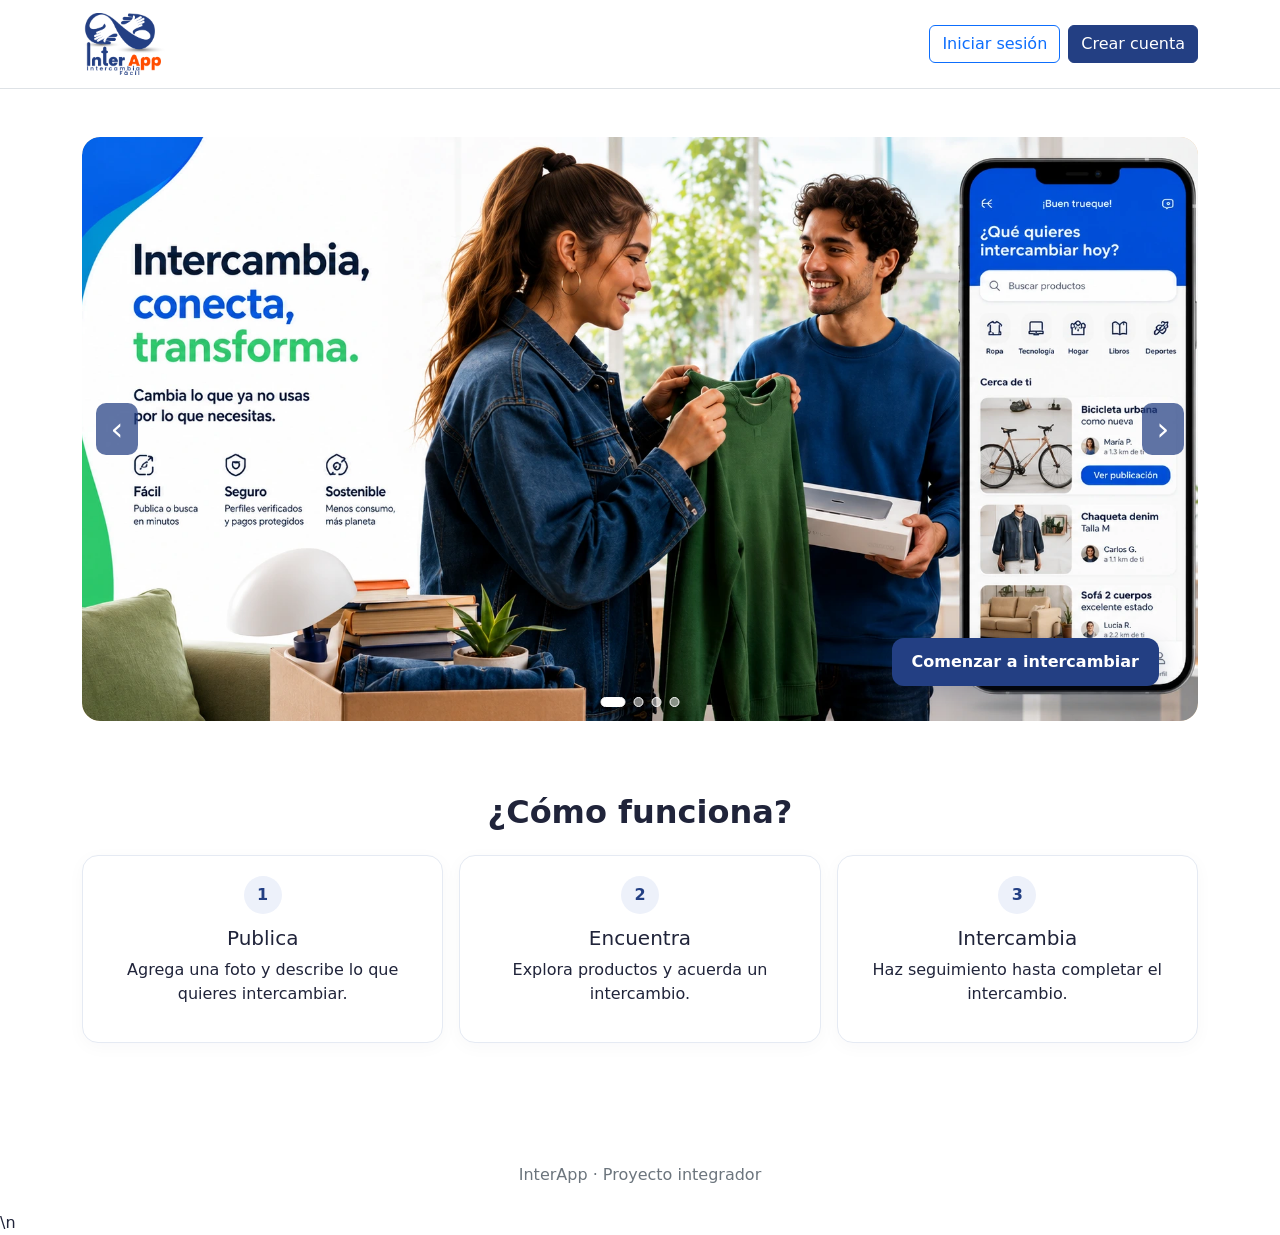
==== index.html @ 051e2f18 "first commit" ====
<!doctype html>
<html lang="es">
  <head>
    <meta charset="utf-8" />
    <meta name="viewport" content="width=device-width,initial-scale=1" />
    <title>InterApp | Intercambia lo que ya no usas</title>
    <link
      href="https://cdn.jsdelivr.net/npm/bootstrap@5.3.3/dist/css/bootstrap.min.css"
      rel="stylesheet"
    />
    <link rel="stylesheet" href="css/styles.css" />
  </head>
  <body class="landing">
    <nav class="navbar navbar-expand-lg bg-white border-bottom">
      <div class="container">
        <a
          class="navbar-brand d-inline-flex align-items-center"
          href="index.html"
          aria-label="InterApp, inicio"
          ><img
            src="assets/images/logo-interapp.png"
            class="brand-logo brand-logo-landing"
            alt="InterApp - Intercambio Fácil"
        /></a>
        <div class="ms-auto d-flex gap-2">
          <a class="btn btn-outline-primary" href="pages/login.html"
            >Iniciar sesión</a
          ><a class="btn btn-primary" href="pages/registro.html"
            >Crear cuenta</a
          >
        </div>
      </div>
    </nav>
    <main class="container py-5">
      <section class="landing-banner" aria-label="Banner de InterApp">
        <div
          data-interapp-banner
          data-image-prefix="assets/images/"
          data-action-href="pages/registro.html"
          data-action-text="Comenzar a intercambiar"
        ></div>
      </section>
      <section class="py-5 text-center">
        <h2 class="fw-bold">¿Cómo funciona?</h2>
        <div class="row g-3 mt-2">
          <div class="col-md-4">
            <div class="feature-card">
              <span>1</span>
              <h5>Publica</h5>
              <p>Agrega una foto y describe lo que quieres intercambiar.</p>
            </div>
          </div>
          <div class="col-md-4">
            <div class="feature-card">
              <span>2</span>
              <h5>Encuentra</h5>
              <p>Explora productos y acuerda un intercambio.</p>
            </div>
          </div>
          <div class="col-md-4">
            <div class="feature-card">
              <span>3</span>
              <h5>Intercambia</h5>
              <p>Haz seguimiento hasta completar el intercambio.</p>
            </div>
          </div>
        </div>
      </section>
    </main>
    <footer class="text-center py-4 text-secondary">
      InterApp · Proyecto integrador
    </footer>
    <script type="module" src="js/banner.js"></script>
    \n
  </body>
</html>
---- css/styles.css ----
:root{--primary:#233F83;--primary-dark:#1B326B;--accent:#FF4D00;--ink:#20243a;--muted:#6f7487;--surface:#fff;--bg:#f6f8fc;--line:#e5eaf3}*{box-sizing:border-box}body{background:var(--bg);color:var(--ink);font-family:Inter,system-ui,-apple-system,"Segoe UI",sans-serif;min-height:100vh}.navbar-brand,.brand{letter-spacing:-.5px}.btn-primary{background:var(--primary);border-color:var(--primary)}.btn-primary:hover{background:var(--primary-dark);border-color:var(--primary-dark)}a{color:var(--primary)}.landing{background:#fff}.hero{background:linear-gradient(120deg,#f0f2ff,#f9faff);min-height:440px;overflow:hidden}.eyebrow{font-size:.72rem;letter-spacing:1.5px;font-weight:800;color:var(--primary)}.hero-art{height:300px;position:relative;background:radial-gradient(circle at center,#dfe3ff 0 38%,transparent 39%)}.art-circle{position:absolute;inset:75px 0 auto;text-align:center;font-size:6rem;color:var(--primary);font-weight:800}.art-card{position:absolute;padding:14px 18px;border:0;border-radius:16px;box-shadow:0 12px 30px #20243a18;display:grid;gap:3px;font-size:1.5rem}.art-card b{font-size:.95rem}.art-card small{font-size:.72rem;color:var(--muted)}.card-one{top:20px;left:2%}.card-two{right:0;top:95px}.card-three{bottom:8px;left:25%}.feature-card,.stat-card,.product-card,.exchange-card{background:#fff;border:1px solid var(--line);border-radius:16px;padding:20px;height:100%;box-shadow:0 4px 18px #20243a08}.feature-card span{display:inline-grid;place-items:center;width:38px;height:38px;border-radius:50%;background:#eef0ff;color:var(--primary);font-weight:800;margin-bottom:12px}.auth-page{display:grid;place-items:center;padding:24px}.auth-card{background:white;border:1px solid var(--line);border-radius:20px;padding:36px;width:min(100%,440px);box-shadow:0 16px 50px #20243a10}.auth-card h1{font-size:1.8rem;margin-top:24px}.brand{font-size:1.3rem;font-weight:800;text-decoration:none}.form-control,.form-select{border-color:#dfe2ec;padding:.7rem .85rem}.form-control:focus,.form-select:focus{border-color:var(--primary);box-shadow:0 0 0 .2rem #5265d822}.form-error{color:#c62828;font-size:.88rem;min-height:1.2em}.demo-note{font-size:.78rem;color:#7d8292;background:#f5f6fa;border-radius:10px;padding:10px;margin-top:18px}.welcome-panel{background:linear-gradient(110deg,#fff,#f0f2ff);border:1px solid var(--line);border-radius:18px;padding:26px;display:flex;justify-content:space-between;align-items:center;gap:20px}.stat-card{display:flex;flex-direction:column;gap:8px}.stat-card span{color:var(--muted);font-size:.9rem}.stat-card strong{font-size:2rem}.section-heading{display:flex;justify-content:space-between;align-items:center;gap:16px;margin-bottom:16px}.section-heading p{margin:0}.filter-bar{display:flex;gap:12px;margin:20px 0}.filter-bar input{max-width:520px}.filter-bar select{max-width:230px}.product-card{padding:0;overflow:hidden}.product-image-wrap{height:190px;background:#f0f1f7;display:grid;place-items:center}.product-image{width:100%;height:100%;object-fit:cover}.image-placeholder{font-size:3rem}.product-content{padding:18px}.status-badge{display:inline-flex;align-items:center;border-radius:100px;padding:5px 10px;font-size:.75rem;font-weight:700}.status-available{color:#126334;background:#dcfce7}.status-pending{color:#1748a5;background:#dbeafe}.status-done{color:#a51f27;background:#fee2e2}.status-unknown{color:#555;background:#eee}.image-preview{width:100%;max-height:190px;object-fit:contain;border-radius:10px;background:#f4f5f9}.empty-state{padding:28px;text-align:center;border:1px dashed #cdd1df;border-radius:14px;color:var(--muted);background:#fff}.exchange-card{padding:20px}.count-pill{display:inline-block;background:#e9ebf8;border-radius:20px;padding:1px 8px;font-size:.75rem;margin-left:4px}.site-footer{text-align:center;color:var(--muted);padding:28px 12px;font-size:.85rem}.nav-pills .nav-link{color:var(--muted)}.nav-pills .nav-link.active{background:var(--primary)}@media(max-width:600px){.welcome-panel{align-items:flex-start;flex-direction:column}.filter-bar{flex-direction:column}.filter-bar input,.filter-bar select{max-width:none}.auth-card{padding:26px}.hero-art{height:240px}.art-card{padding:10px;font-size:1.2rem}}
/* Identidad visual oficial InterApp */
.brand-logo{display:block;width:142px;height:54px;object-fit:contain;object-position:left center}
.brand-logo-landing{width:158px;height:62px}
.navbar{background:#fff!important}
.navbar .nav-link{color:var(--primary);font-weight:600}
.navbar .nav-link:hover,.navbar .nav-link:focus{color:var(--accent)}
.btn-primary{background:var(--primary);border-color:var(--primary);color:#fff}
.btn-primary:hover,.btn-primary:focus{background:var(--primary-dark);border-color:var(--primary-dark);color:#fff}
a{color:var(--primary)}
a:hover{color:var(--accent)}
.eyebrow{color:var(--primary)}
.feature-card span{background:#edf1fa;color:var(--primary)}
.nav-pills .nav-link.active{background:var(--primary)}
.hero{background:linear-gradient(120deg,#f1f4fb,#fff)}
.art-circle{color:var(--primary)}
.art-card b{color:var(--primary)}


/* Banner principal entregado para InterApp */
.landing-banner{position:relative;width:100%;margin:0 auto 1.5rem;overflow:hidden;border-radius:18px;background:#f5e1c8}
.landing-banner-image{display:block;width:100%;height:auto;max-height:730px;object-fit:cover}
.banner-action{position:absolute;right:3.5%;bottom:6%;display:inline-flex;align-items:center;justify-content:center;padding:12px 20px;border-radius:12px;background:#233F83;color:#fff;text-decoration:none;font-weight:700;box-shadow:0 8px 24px #152b5a30;transition:background .2s ease,color .2s ease}
.banner-action:hover,.banner-action:focus{background:#FF4D00;color:#fff}
.login-brand{display:flex;justify-content:center;align-items:center;width:100%;margin:0 auto 18px}
.login-brand img{display:block;width:min(260px,82%);height:150px;object-fit:contain;object-position:center}
.auth-card{text-align:left}
.auth-card .login-brand{margin-bottom:12px}
.product-card{padding:0;overflow:hidden;display:flex;flex-direction:column}
.product-image-wrap{height:205px;flex:0 0 205px;background:#f3f5fa;display:flex;align-items:center;justify-content:center;overflow:hidden}
.product-image{display:block;width:100%;height:100%;object-fit:contain;padding:10px}
.product-content{padding:18px;display:flex;flex-direction:column;align-items:stretch;min-width:0}
.product-status{margin-bottom:12px}
.product-title{margin:0 0 7px;line-height:1.3;overflow-wrap:anywhere}
.product-description{font-size:.9rem;color:var(--muted);margin:0 0 10px;overflow-wrap:anywhere}
.product-category{font-size:.82rem;color:#7a8092}
.product-actions{display:flex;align-items:center;gap:8px;margin-top:16px;flex-wrap:wrap}
#logoutBtn:hover,#logoutBtn:focus{background:#FF4D00!important;border-color:#FF4D00!important;color:#fff!important}
.btn-primary:hover,.btn-primary:focus{background:#FF4D00!important;border-color:#FF4D00!important;color:#fff!important}
@media(max-width:600px){.banner-action{right:4%;bottom:4%;font-size:.78rem;padding:8px 12px}.landing-banner{border-radius:12px}.login-brand img{height:125px}}

/* Logo centrado y de igual tamaño en login y registro */
.auth-card .login-brand{display:flex;justify-content:center;align-items:center;width:100%;margin:0 auto 16px}
.auth-card .login-brand img{width:min(270px,85%);height:150px;object-fit:contain;object-position:center}
.auth-card h1{margin-top:10px}
.exchange-card [data-delete-completed]{margin-top:8px}
@media(max-width:600px){.auth-card .login-brand img{height:130px}}

/* Carrusel reutilizable de banners para inicio y dashboard */
.banner-carousel{position:relative;width:100%;overflow:hidden;border-radius:18px;background:#f5e1c8;isolation:isolate}
.banner-carousel-track{position:relative;width:100%;aspect-ratio:1396/730;min-height:190px}
.banner-slide{position:absolute;inset:0;opacity:0;visibility:hidden;transition:opacity .65s ease}
.banner-slide.is-active{opacity:1;visibility:visible}
.banner-slide img{display:block;width:100%;height:100%;object-fit:cover}
.banner-arrow{position:absolute;z-index:3;top:50%;transform:translateY(-50%);width:42px;height:52px;border:0;border-radius:10px;background:#233f83b8;color:#fff;font-size:2rem;line-height:1;display:grid;place-items:center;cursor:pointer}
.banner-arrow:hover,.banner-arrow:focus{background:#FF4D00;color:#fff}
.banner-prev{left:14px}.banner-next{right:14px}
.banner-indicators{position:absolute;z-index:3;left:50%;bottom:14px;transform:translateX(-50%);display:flex;gap:8px}
.banner-dot{width:10px;height:10px;padding:0;border:1px solid #fff;border-radius:50%;background:#ffffff80;cursor:pointer}
.banner-dot.is-active{width:25px;border-radius:10px;background:#fff}
.banner-fallback{height:100%;display:grid;place-items:center;padding:20px;color:var(--primary);font-weight:600;text-align:center}
.dashboard-banner{margin-top:4px}
.dashboard-banner .banner-carousel-track{aspect-ratio:1396/500;min-height:170px}
@media(max-width:600px){
 .banner-carousel{border-radius:12px}
 .banner-carousel-track{aspect-ratio:4/3;min-height:160px}
 .banner-arrow{width:32px;height:40px;font-size:1.6rem}
 .banner-prev{left:7px}.banner-next{right:7px}
 .banner-action{right:4%;bottom:12%;font-size:.75rem;padding:8px 11px}
 .dashboard-banner .banner-carousel-track{aspect-ratio:4/3}
}
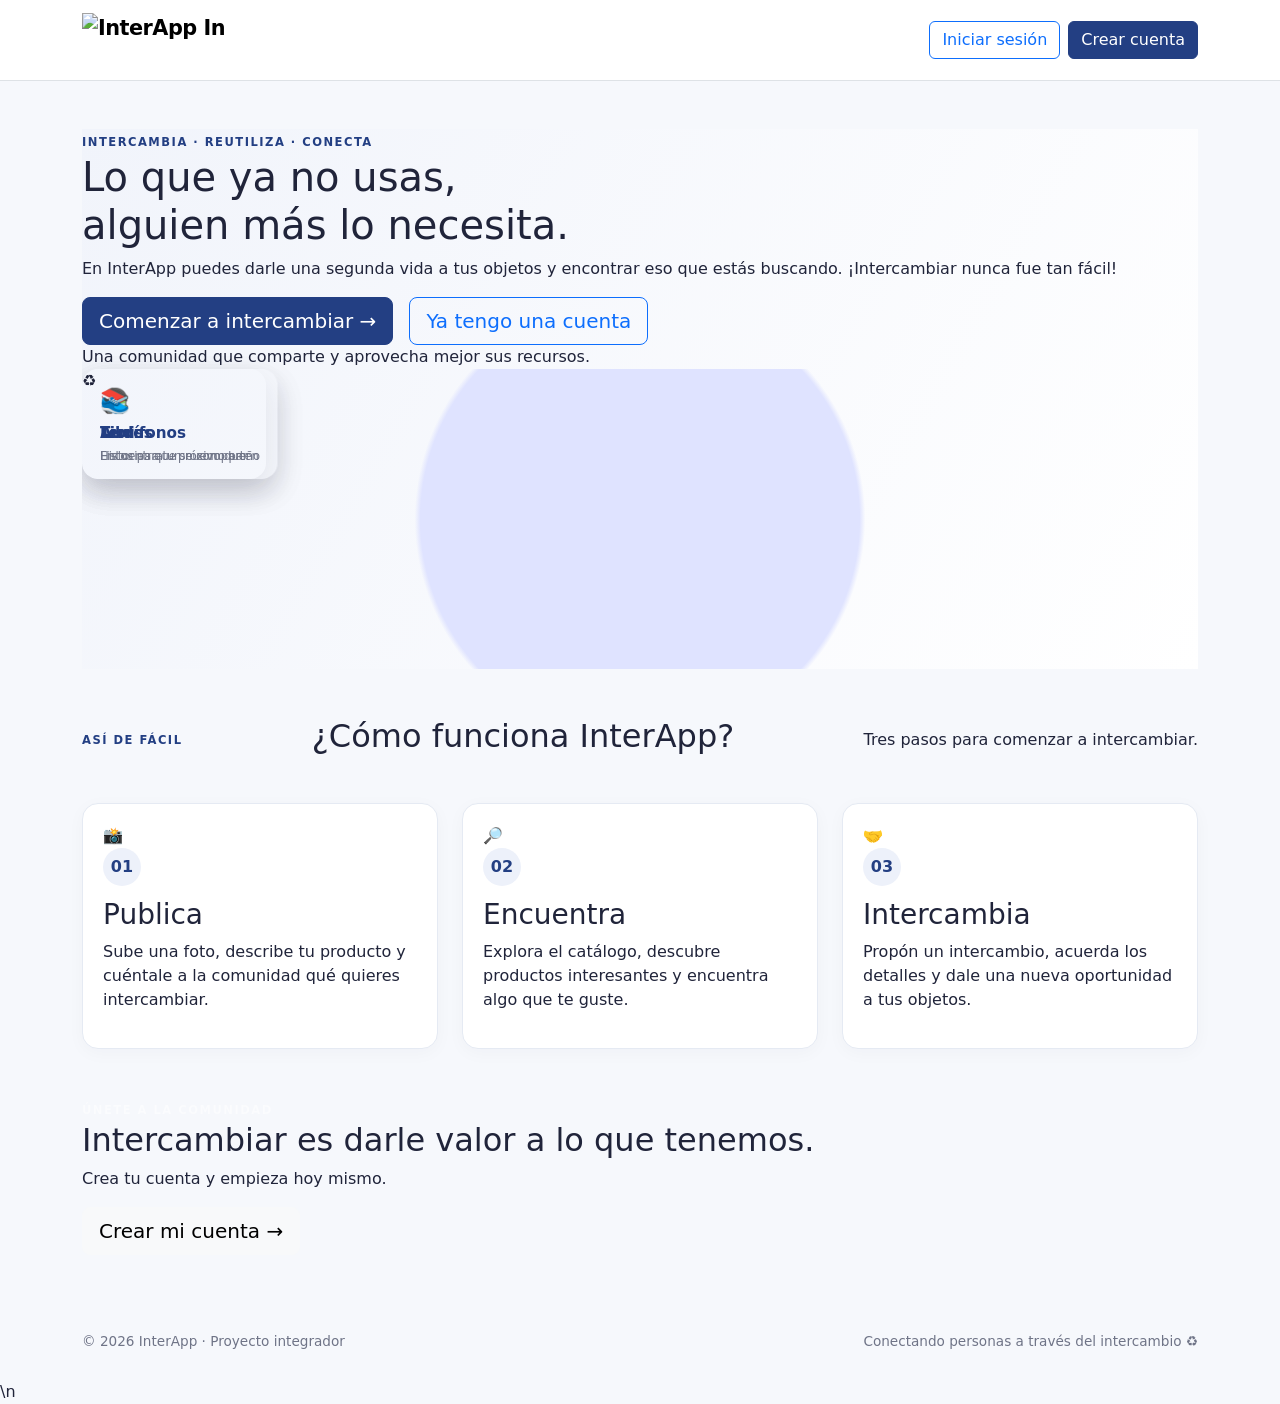
==== commit 12c78abe: "Chore: Se actualizo toda la página web" ====
--- a/index.html
+++ b/index.html
@@ -1,76 +1,62 @@
 <!doctype html>
 <html lang="es">
-  <head>
-    <meta charset="utf-8" />
-    <meta name="viewport" content="width=device-width,initial-scale=1" />
-    <title>InterApp | Intercambia lo que ya no usas</title>
-    <link
-      href="https://cdn.jsdelivr.net/npm/bootstrap@5.3.3/dist/css/bootstrap.min.css"
-      rel="stylesheet"
-    />
-    <link rel="stylesheet" href="css/styles.css" />
-  </head>
-  <body class="landing">
-    <nav class="navbar navbar-expand-lg bg-white border-bottom">
-      <div class="container">
-        <a
-          class="navbar-brand d-inline-flex align-items-center"
-          href="index.html"
-          aria-label="InterApp, inicio"
-          ><img
-            src="assets/images/logo-interapp.png"
-            class="brand-logo brand-logo-landing"
-            alt="InterApp - Intercambio Fácil"
-        /></a>
-        <div class="ms-auto d-flex gap-2">
-          <a class="btn btn-outline-primary" href="pages/login.html"
-            >Iniciar sesión</a
-          ><a class="btn btn-primary" href="pages/registro.html"
-            >Crear cuenta</a
-          >
+<head>
+  <meta charset="utf-8">
+  <meta name="viewport" content="width=device-width, initial-scale=1">
+  <meta name="description" content="InterApp: dale una nueva oportunidad a lo que ya no usas.">
+  <title>InterApp | Intercambia lo que ya no usas</title>
+  <link href="https://cdn.jsdelivr.net/npm/bootstrap@5.3.3/dist/css/bootstrap.min.css" rel="stylesheet">
+  <link rel="stylesheet" href="css/styles.css">
+</head>
+<body>
+  <nav class="navbar navbar-expand-lg navbar-light bg-white border-bottom sticky-top">
+    <div class="container">
+      <a class="navbar-brand brand" href="index.html" aria-label="InterApp"><img class="brand-logo" src="assets/interapp-logo.png" alt="InterApp Intercambio Fácil"></a>
+      <div class="ms-auto d-flex gap-2">
+        <a class="btn btn-outline-primary" href="pages/login.html">Iniciar sesión</a>
+        <a class="btn btn-primary" href="pages/registro.html">Crear cuenta</a>
+      </div>
+    </div>
+  </nav>
+  <main class="container py-4 py-lg-5">
+    <section class="hero">
+      <div class="hero-copy">
+        <span class="eyebrow">INTERCAMBIA · REUTILIZA · CONECTA</span>
+        <h1>Lo que ya no usas,<br><span>alguien más lo necesita.</span></h1>
+        <p>En InterApp puedes darle una segunda vida a tus objetos y encontrar eso que estás buscando. ¡Intercambiar nunca fue tan fácil!</p>
+        <div class="d-flex flex-wrap gap-3">
+          <a class="btn btn-primary btn-lg" href="pages/registro.html">Comenzar a intercambiar <span aria-hidden="true">→</span></a>
+          <a class="btn btn-outline-primary btn-lg" href="pages/login.html">Ya tengo una cuenta</a>
         </div>
+        <div class="hero-note"><span class="note-dot"></span> Una comunidad que comparte y aprovecha mejor sus recursos.</div>
       </div>
-    </nav>
-    <main class="container py-5">
-      <section class="landing-banner" aria-label="Banner de InterApp">
-        <div
-          data-interapp-banner
-          data-image-prefix="assets/images/"
-          data-action-href="pages/registro.html"
-          data-action-text="Comenzar a intercambiar"
-        ></div>
-      </section>
-      <section class="py-5 text-center">
-        <h2 class="fw-bold">¿Cómo funciona?</h2>
-        <div class="row g-3 mt-2">
-          <div class="col-md-4">
-            <div class="feature-card">
-              <span>1</span>
-              <h5>Publica</h5>
-              <p>Agrega una foto y describe lo que quieres intercambiar.</p>
-            </div>
-          </div>
-          <div class="col-md-4">
-            <div class="feature-card">
-              <span>2</span>
-              <h5>Encuentra</h5>
-              <p>Explora productos y acuerda un intercambio.</p>
-            </div>
-          </div>
-          <div class="col-md-4">
-            <div class="feature-card">
-              <span>3</span>
-              <h5>Intercambia</h5>
-              <p>Haz seguimiento hasta completar el intercambio.</p>
-            </div>
-          </div>
-        </div>
-      </section>
-    </main>
-    <footer class="text-center py-4 text-secondary">
-      InterApp · Proyecto integrador
-    </footer>
-    <script type="module" src="js/banner.js"></script>
-    \n
-  </body>
+      <div class="hero-art">
+        <div class="art-circle"></div>
+        <div class="art-card art-card-one"><span>🎧</span><b>Audífonos</b><small>Listos para un nuevo dueño</small></div>
+        <div class="art-card art-card-two"><span>📚</span><b>Libros</b><small>Historias que se comparten</small></div>
+        <div class="art-card art-card-three"><span>👟</span><b>Tenis</b><small>Encuentra tu próximo par</small></div>
+        <div class="art-center">♻️</div>
+      </div>
+    </section>
+
+    
+    <section class="py-5">
+      <div class="text-center section-heading">
+        <span class="eyebrow">ASÍ DE FÁCIL</span>
+        <h2>¿Cómo funciona InterApp?</h2>
+        <p>Tres pasos para comenzar a intercambiar.</p>
+      </div>
+      <div class="row g-4 mt-2">
+        <div class="col-md-4"><article class="feature-card"><div class="feature-icon">📸</div><span class="step">01</span><h3>Publica</h3><p>Sube una foto, describe tu producto y cuéntale a la comunidad qué quieres intercambiar.</p></article></div>
+        <div class="col-md-4"><article class="feature-card"><div class="feature-icon">🔎</div><span class="step">02</span><h3>Encuentra</h3><p>Explora el catálogo, descubre productos interesantes y encuentra algo que te guste.</p></article></div>
+        <div class="col-md-4"><article class="feature-card"><div class="feature-icon">🤝</div><span class="step">03</span><h3>Intercambia</h3><p>Propón un intercambio, acuerda los detalles y dale una nueva oportunidad a tus objetos.</p></article></div>
+      </div>
+    </section>
+    <section class="community-banner">
+      <div><span class="eyebrow text-white-50">ÚNETE A LA COMUNIDAD</span><h2>Intercambiar es darle valor a lo que tenemos.</h2><p>Crea tu cuenta y empieza hoy mismo.</p></div>
+      <a class="btn btn-light btn-lg" href="pages/registro.html">Crear mi cuenta →</a>
+    </section>
+  </main>
+  <footer class="site-footer"><div class="container d-flex flex-wrap justify-content-between gap-2"><span>© 2026 InterApp · Proyecto integrador</span><span>Conectando personas a través del intercambio ♻️</span></div></footer>
+  <script src="https://cdn.jsdelivr.net/npm/bootstrap@5.3.3/dist/js/bootstrap.bundle.min.js"></script>\n</body>
 </html>
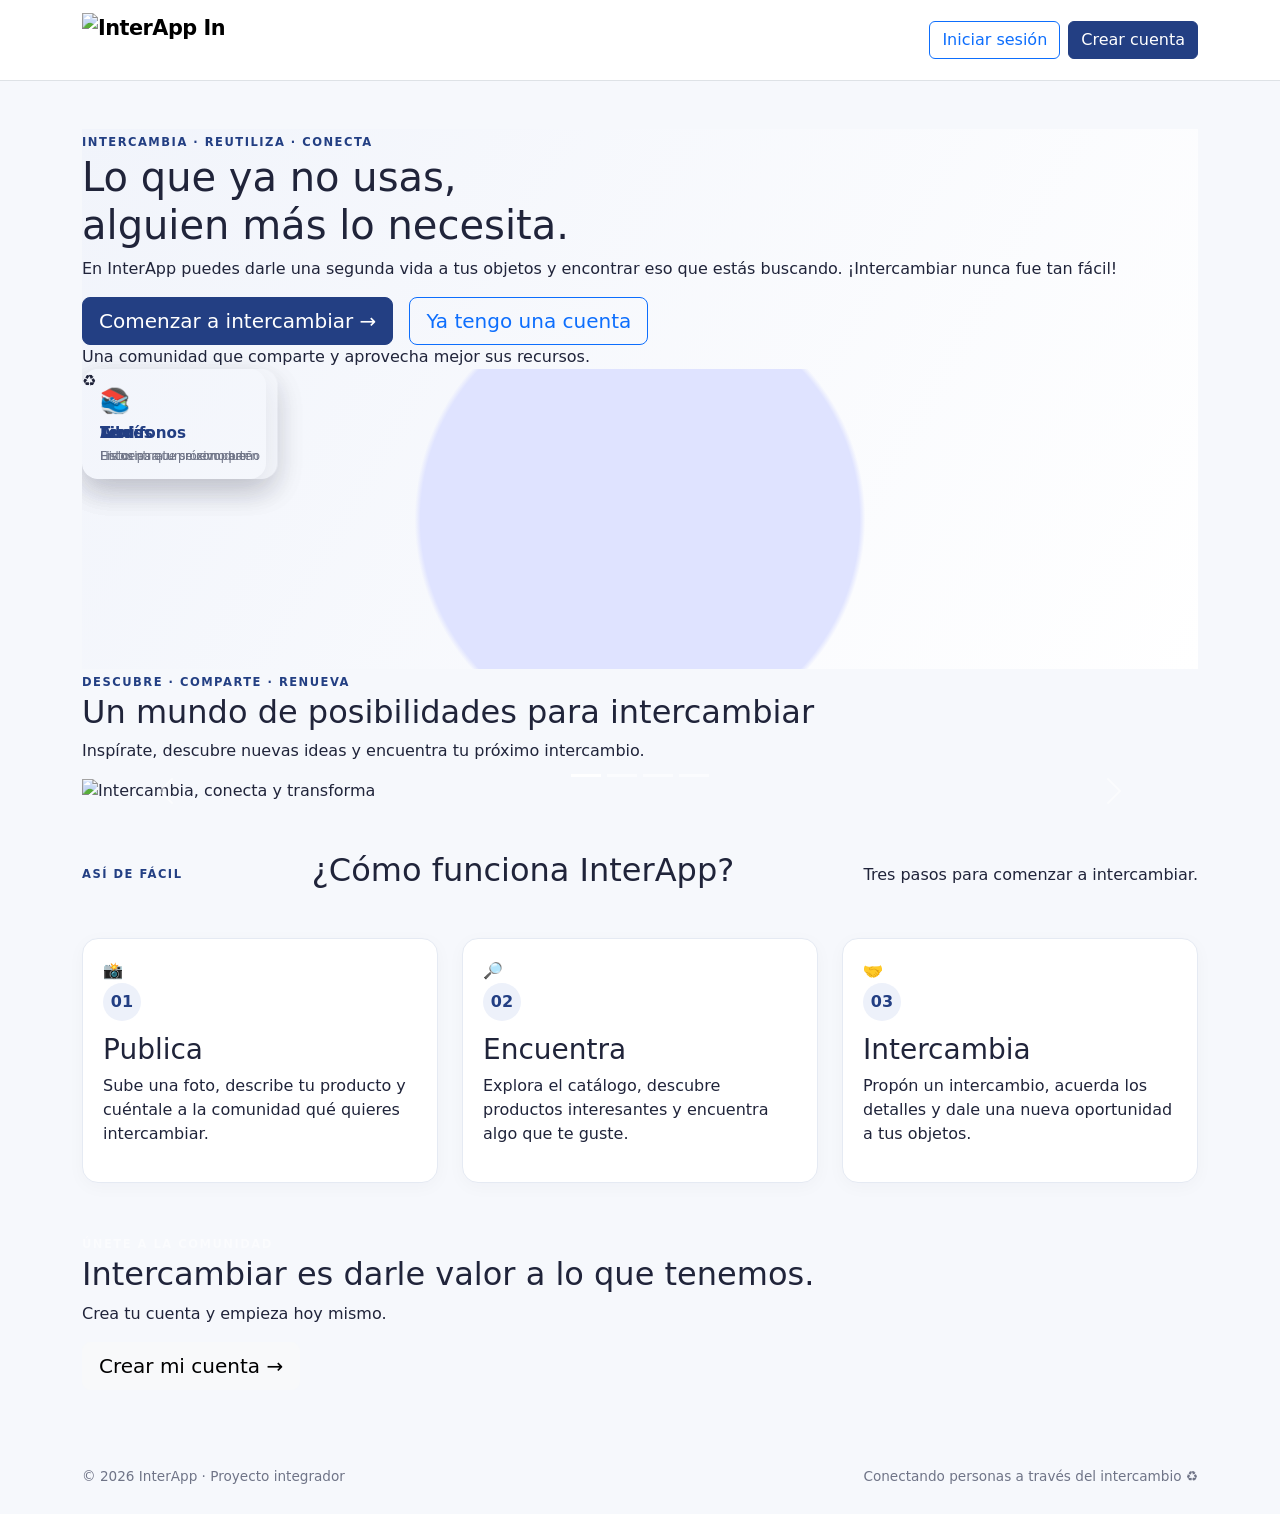
==== commit 03fd9940: "Chore: se actualizo index" ====
--- a/index.html
+++ b/index.html
@@ -39,7 +39,42 @@
       </div>
     </section>
 
-    
+    <section class="gallery-banner" aria-label="Galería de InterApp">
+      <div class="gallery-heading">
+        <div><span class="eyebrow">DESCUBRE · COMPARTE · RENUEVA</span><h2>Un mundo de posibilidades para intercambiar</h2></div>
+        <p>Inspírate, descubre nuevas ideas y encuentra tu próximo intercambio.</p>
+      </div>
+
+      <div id="interappBannerSlider" class="carousel slide carousel-fade interapp-slider"
+           data-bs-ride="carousel" data-bs-interval="5500" data-bs-pause="hover" data-bs-touch="true">
+        <div class="carousel-indicators">
+          <button type="button" data-bs-target="#interappBannerSlider" data-bs-slide-to="0" class="active" aria-current="true" aria-label="Mostrar banner 1"></button>
+          <button type="button" data-bs-target="#interappBannerSlider" data-bs-slide-to="1" aria-label="Mostrar banner 2"></button>
+          <button type="button" data-bs-target="#interappBannerSlider" data-bs-slide-to="2" aria-label="Mostrar banner 3"></button>
+          <button type="button" data-bs-target="#interappBannerSlider" data-bs-slide-to="3" aria-label="Mostrar banner 4"></button>
+        </div>
+        <div class="carousel-inner">
+          <div class="carousel-item active">
+            <img src="assets/banner-01.webp" class="d-block w-100" alt="Intercambia, conecta y transforma">
+          </div>
+          <div class="carousel-item">
+            <img src="assets/banner-02.webp" class="d-block w-100" alt="Miles de cosas, nuevas historias">
+          </div>
+          <div class="carousel-item">
+            <img src="assets/banner-03.webp" class="d-block w-100" alt="Juntos hacemos más con menos">
+          </div>
+          <div class="carousel-item">
+            <img src="assets/banner-04.webp" class="d-block w-100" alt="Jornada de intercambio y reutilización">
+          </div>
+        </div>
+        <button class="carousel-control-prev" type="button" data-bs-target="#interappBannerSlider" data-bs-slide="prev" aria-label="Banner anterior">
+          <span class="carousel-control-prev-icon" aria-hidden="true"></span>
+        </button>
+        <button class="carousel-control-next" type="button" data-bs-target="#interappBannerSlider" data-bs-slide="next" aria-label="Banner siguiente">
+          <span class="carousel-control-next-icon" aria-hidden="true"></span>
+        </button>
+      </div>
+    </section>
     <section class="py-5">
       <div class="text-center section-heading">
         <span class="eyebrow">ASÍ DE FÁCIL</span>
@@ -58,5 +93,6 @@
     </section>
   </main>
   <footer class="site-footer"><div class="container d-flex flex-wrap justify-content-between gap-2"><span>© 2026 InterApp · Proyecto integrador</span><span>Conectando personas a través del intercambio ♻️</span></div></footer>
-  <script src="https://cdn.jsdelivr.net/npm/bootstrap@5.3.3/dist/js/bootstrap.bundle.min.js"></script>\n</body>
+  <script src="https://cdn.jsdelivr.net/npm/bootstrap@5.3.3/dist/js/bootstrap.bundle.min.js"></script>
+</body>
 </html>
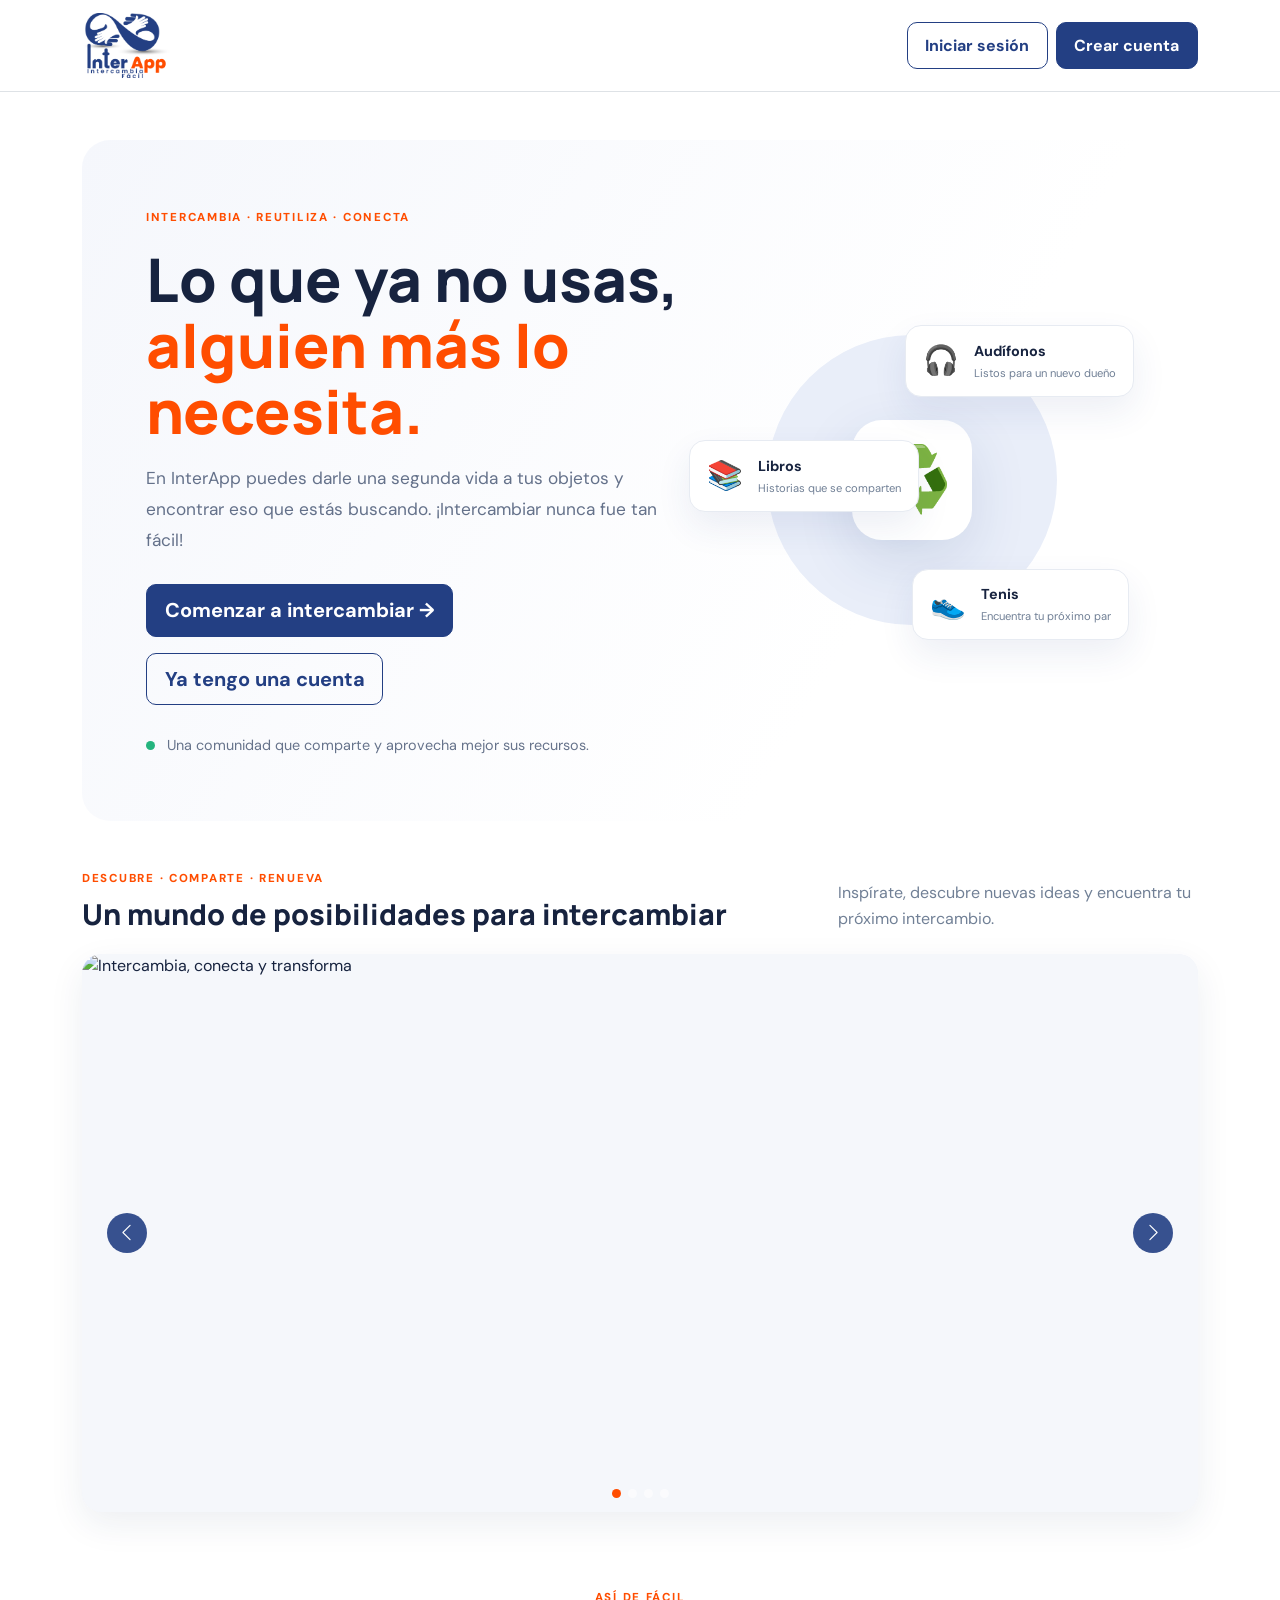
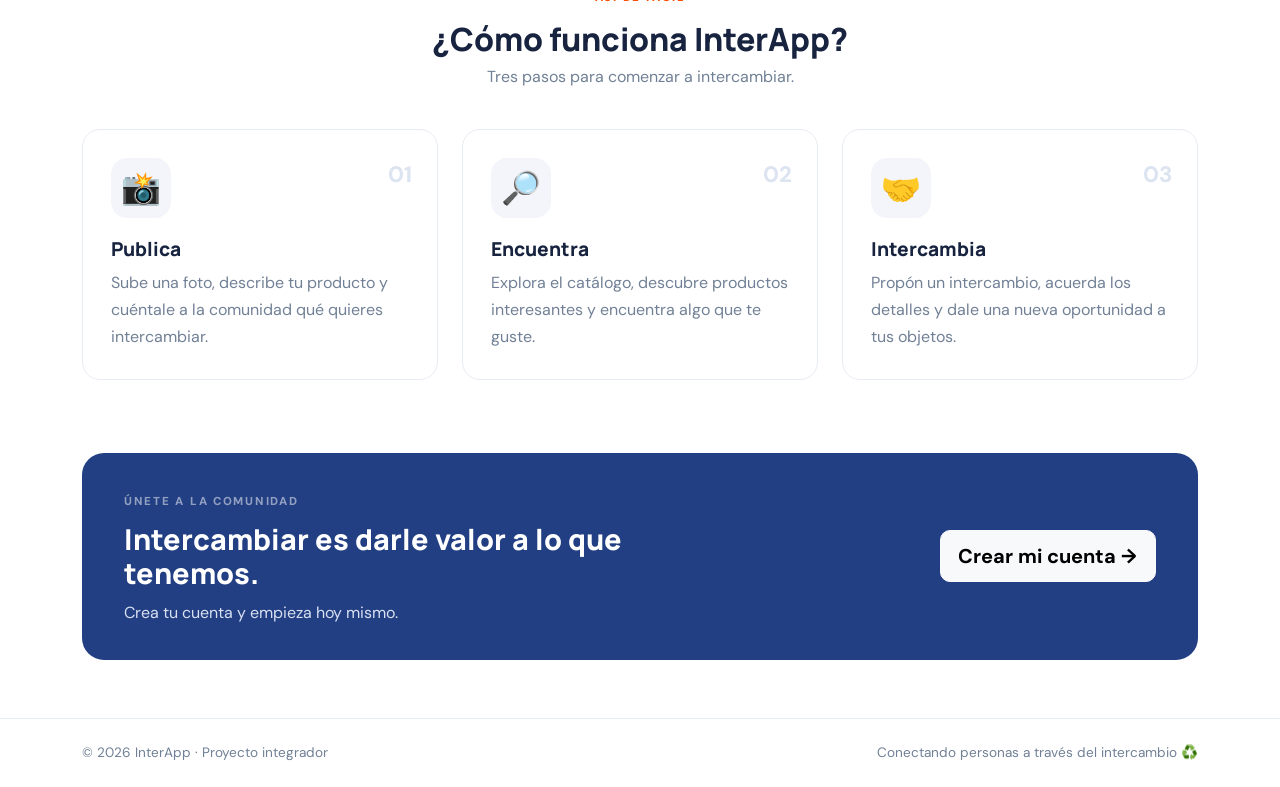
==== commit 15223ca3: "Chore: se actualizo el logo" ====
--- a/index.html
+++ b/index.html
@@ -11,7 +11,7 @@
 <body>
   <nav class="navbar navbar-expand-lg navbar-light bg-white border-bottom sticky-top">
     <div class="container">
-      <a class="navbar-brand brand" href="index.html" aria-label="InterApp"><img class="brand-logo" src="assets/interapp-logo.png" alt="InterApp Intercambio Fácil"></a>
+      <a class="navbar-brand brand" href="index.html" aria-label="InterApp"><img class="brand-logo" src="assets/images/interapp-logo.png" alt="InterApp Intercambio Fácil"></a>
       <div class="ms-auto d-flex gap-2">
         <a class="btn btn-outline-primary" href="pages/login.html">Iniciar sesión</a>
         <a class="btn btn-primary" href="pages/registro.html">Crear cuenta</a>
--- a/css/styles.css
+++ b/css/styles.css
@@ -1,71 +1,95 @@
-:root{--primary:#233F83;--primary-dark:#1B326B;--accent:#FF4D00;--ink:#20243a;--muted:#6f7487;--surface:#fff;--bg:#f6f8fc;--line:#e5eaf3}*{box-sizing:border-box}body{background:var(--bg);color:var(--ink);font-family:Inter,system-ui,-apple-system,"Segoe UI",sans-serif;min-height:100vh}.navbar-brand,.brand{letter-spacing:-.5px}.btn-primary{background:var(--primary);border-color:var(--primary)}.btn-primary:hover{background:var(--primary-dark);border-color:var(--primary-dark)}a{color:var(--primary)}.landing{background:#fff}.hero{background:linear-gradient(120deg,#f0f2ff,#f9faff);min-height:440px;overflow:hidden}.eyebrow{font-size:.72rem;letter-spacing:1.5px;font-weight:800;color:var(--primary)}.hero-art{height:300px;position:relative;background:radial-gradient(circle at center,#dfe3ff 0 38%,transparent 39%)}.art-circle{position:absolute;inset:75px 0 auto;text-align:center;font-size:6rem;color:var(--primary);font-weight:800}.art-card{position:absolute;padding:14px 18px;border:0;border-radius:16px;box-shadow:0 12px 30px #20243a18;display:grid;gap:3px;font-size:1.5rem}.art-card b{font-size:.95rem}.art-card small{font-size:.72rem;color:var(--muted)}.card-one{top:20px;left:2%}.card-two{right:0;top:95px}.card-three{bottom:8px;left:25%}.feature-card,.stat-card,.product-card,.exchange-card{background:#fff;border:1px solid var(--line);border-radius:16px;padding:20px;height:100%;box-shadow:0 4px 18px #20243a08}.feature-card span{display:inline-grid;place-items:center;width:38px;height:38px;border-radius:50%;background:#eef0ff;color:var(--primary);font-weight:800;margin-bottom:12px}.auth-page{display:grid;place-items:center;padding:24px}.auth-card{background:white;border:1px solid var(--line);border-radius:20px;padding:36px;width:min(100%,440px);box-shadow:0 16px 50px #20243a10}.auth-card h1{font-size:1.8rem;margin-top:24px}.brand{font-size:1.3rem;font-weight:800;text-decoration:none}.form-control,.form-select{border-color:#dfe2ec;padding:.7rem .85rem}.form-control:focus,.form-select:focus{border-color:var(--primary);box-shadow:0 0 0 .2rem #5265d822}.form-error{color:#c62828;font-size:.88rem;min-height:1.2em}.demo-note{font-size:.78rem;color:#7d8292;background:#f5f6fa;border-radius:10px;padding:10px;margin-top:18px}.welcome-panel{background:linear-gradient(110deg,#fff,#f0f2ff);border:1px solid var(--line);border-radius:18px;padding:26px;display:flex;justify-content:space-between;align-items:center;gap:20px}.stat-card{display:flex;flex-direction:column;gap:8px}.stat-card span{color:var(--muted);font-size:.9rem}.stat-card strong{font-size:2rem}.section-heading{display:flex;justify-content:space-between;align-items:center;gap:16px;margin-bottom:16px}.section-heading p{margin:0}.filter-bar{display:flex;gap:12px;margin:20px 0}.filter-bar input{max-width:520px}.filter-bar select{max-width:230px}.product-card{padding:0;overflow:hidden}.product-image-wrap{height:190px;background:#f0f1f7;display:grid;place-items:center}.product-image{width:100%;height:100%;object-fit:cover}.image-placeholder{font-size:3rem}.product-content{padding:18px}.status-badge{display:inline-flex;align-items:center;border-radius:100px;padding:5px 10px;font-size:.75rem;font-weight:700}.status-available{color:#126334;background:#dcfce7}.status-pending{color:#1748a5;background:#dbeafe}.status-done{color:#a51f27;background:#fee2e2}.status-unknown{color:#555;background:#eee}.image-preview{width:100%;max-height:190px;object-fit:contain;border-radius:10px;background:#f4f5f9}.empty-state{padding:28px;text-align:center;border:1px dashed #cdd1df;border-radius:14px;color:var(--muted);background:#fff}.exchange-card{padding:20px}.count-pill{display:inline-block;background:#e9ebf8;border-radius:20px;padding:1px 8px;font-size:.75rem;margin-left:4px}.site-footer{text-align:center;color:var(--muted);padding:28px 12px;font-size:.85rem}.nav-pills .nav-link{color:var(--muted)}.nav-pills .nav-link.active{background:var(--primary)}@media(max-width:600px){.welcome-panel{align-items:flex-start;flex-direction:column}.filter-bar{flex-direction:column}.filter-bar input,.filter-bar select{max-width:none}.auth-card{padding:26px}.hero-art{height:240px}.art-card{padding:10px;font-size:1.2rem}}
+@import url('https://fonts.googleapis.com/css2?family=DM+Sans:wght@400;500;600;700&family=Manrope:wght@400;500;600;700;800&display=swap');
+:root{--blue:#233F83;--orange:#FF4D00;--ink:#17233f;--muted:#718096;--pale:#f4f7fc;--line:#e7ebf2}
+*{box-sizing:border-box}body{font-family:'DM Sans',sans-serif;color:var(--ink);background:#fff}h1,h2,h3,.brand{font-family:'Manrope',sans-serif;font-weight:800}.brand{font-size:1.45rem;color:var(--blue);text-decoration:none;display:inline-flex;align-items:center;gap:7px}.brand span:last-child{color:var(--orange)}.brand-mark{display:inline-grid;place-items:center;width:35px;height:35px;border-radius:11px;background:var(--orange);color:#fff;font-weight:800}.btn{border-radius:10px;font-weight:700;padding:.65rem 1.1rem}.btn-primary{background:var(--blue);border-color:var(--blue)}.btn-primary:hover{background:#172f6a;border-color:#172f6a}.btn-outline-primary{color:var(--blue);border-color:var(--blue)}.btn-outline-primary:hover{background:var(--blue);border-color:var(--blue)}.eyebrow{font-size:.72rem;letter-spacing:.15em;font-weight:800;color:var(--orange)}.hero{background:linear-gradient(120deg,#f5f7fc,#fff 70%);border-radius:28px;padding:clamp(28px,5vw,70px);display:grid;grid-template-columns:1.1fr .9fr;align-items:center;overflow:hidden;min-height:490px}.hero h1{font-size:clamp(2.4rem,4.7vw,4.3rem);line-height:1.1;margin:18px 0}.hero h1 span{color:var(--orange)}.hero-copy>p{font-size:1.08rem;line-height:1.8;color:#64718a;max-width:580px;margin-bottom:28px}.hero-note{margin-top:30px;color:#66738b;font-size:.9rem}.note-dot{display:inline-block;width:9px;height:9px;border-radius:50%;background:#24b47e;margin-right:8px}.hero-art{height:370px;position:relative;display:grid;place-items:center}.art-circle{width:290px;height:290px;border-radius:50%;background:#e9eef9;position:absolute}.art-center{position:relative;z-index:2;background:white;border-radius:30px;width:120px;height:120px;display:grid;place-items:center;font-size:4rem;box-shadow:0 20px 55px #233f8320}.art-card{position:absolute;z-index:3;background:#fff;border:1px solid var(--line);border-radius:16px;padding:13px 17px;box-shadow:0 15px 35px #233f8315;display:grid;grid-template-columns:42px auto;column-gap:9px;align-items:center}.art-card span{grid-row:span 2;font-size:1.8rem}.art-card b{font-size:.9rem}.art-card small{font-size:.7rem;color:var(--muted)}.art-card-one{top:30px;right:0}.art-card-two{left:0;top:145px}.art-card-three{bottom:25px;right:5px}.section-heading h2{font-size:2rem;margin:12px 0 7px}.section-heading p,.muted{color:var(--muted)}.feature-card{height:100%;border:1px solid var(--line);border-radius:18px;padding:28px;background:#fff;position:relative}.feature-icon{font-size:2rem;background:#f3f5fb;width:60px;height:60px;display:grid;place-items:center;border-radius:16px;margin-bottom:20px}.step{position:absolute;right:25px;top:28px;color:#dce3f1;font-weight:800;font-size:1.4rem}.feature-card h3{font-size:1.2rem}.feature-card p{color:var(--muted);line-height:1.7;margin-bottom:0}.community-banner{background:var(--blue);border-radius:22px;padding:35px 42px;color:#fff;display:flex;align-items:center;justify-content:space-between;gap:25px;margin:25px 0 10px}.community-banner h2{max-width:570px;margin:10px 0;font-size:1.8rem}.community-banner p{margin:0;color:#d8e0f2}.site-footer{border-top:1px solid var(--line);padding:24px 0;color:var(--muted);font-size:.85rem}
+.auth-page{min-height:100vh;background:#f5f7fb}.back-home{position:absolute;top:24px;left:30px;color:var(--blue);text-decoration:none;font-weight:700;z-index:3}.auth-layout{min-height:100vh;display:grid;grid-template-columns: .9fr 1.1fr}.auth-aside{background:var(--blue);color:#fff;padding:65px clamp(35px,7vw,100px);display:flex;flex-direction:column;justify-content:space-between;position:relative;overflow:hidden}.brand-white{color:#fff}.brand-white span:last-child{color:#ffb18f}.auth-aside h1{font-size:clamp(2.2rem,4vw,3.7rem);line-height:1.12;margin:18px 0}.auth-aside p{color:#d7e0f3;line-height:1.8;max-width:410px}.aside-decoration{font-size:8rem;opacity:.16;align-self:flex-end}.auth-content{display:grid;place-items:center;padding:75px 30px}.auth-form-wrap{width:min(100%,440px)}.auth-form-wrap h2{font-size:2.1rem;margin:10px 0 4px}.auth-form-wrap .muted{margin-bottom:28px}.form-label{font-weight:700;font-size:.9rem}.form-control,.form-select{border-color:#dce2ed;border-radius:10px;padding:.78rem .9rem}.form-control:focus,.form-select:focus{border-color:var(--blue);box-shadow:0 0 0 .2rem #233f8315}.auth-switch{text-align:center;margin-top:25px;color:var(--muted)}.auth-switch a{color:var(--blue);font-weight:700}.demo-hint{font-size:.78rem;color:#8a96a9;text-align:center}.auth-mobile-brand{display:none;margin-bottom:30px}
+.app-page{background:#f5f7fb;min-height:100vh}.app-nav{height:75px;background:#fff;border-bottom:1px solid var(--line);display:flex;align-items:center;justify-content:space-between;padding:0 max(24px,calc((100vw - 1120px)/2));gap:20px}.nav-links{display:flex;gap:28px}.nav-links a{color:#718096;text-decoration:none;font-weight:700;font-size:.92rem}.nav-links a.active,.nav-links a:hover{color:var(--blue)}.app-main{padding-top:48px;padding-bottom:70px}.welcome-row{display:flex;justify-content:space-between;align-items:center;gap:20px;margin-bottom:28px}.welcome-row h1{font-size:2.2rem;margin:8px 0}.stats-row{margin-bottom:10px}.stat-card,.content-card{background:#fff;border:1px solid var(--line);border-radius:17px;padding:24px}.stat-card{display:flex;flex-direction:column;gap:6px}.stat-card>span{color:var(--muted);font-weight:600}.stat-card strong{font-size:2.2rem;color:var(--blue);font-family:'Manrope'}.stat-card small{color:#98a2b3}.content-card h2,.app-main h2{font-size:1.25rem}.quick-link{display:flex;align-items:center;gap:15px;padding:18px;border:1px solid var(--line);border-radius:13px;text-decoration:none;color:var(--ink)}.quick-link>span{font-size:1.8rem}.quick-link div{display:flex;flex-direction:column;gap:4px;flex:1}.quick-link small{color:var(--muted)}.quick-link>strong{color:var(--blue)}.search-input{max-width:260px}.product-card{height:100%;background:#fff;border:1px solid var(--line);border-radius:15px;overflow:hidden}.product-card img{width:100%;height:175px;object-fit:cover;background:#eef1f7}.product-placeholder{height:175px;display:grid;place-items:center;background:#eef1f7;font-size:3rem}.product-card-body{padding:17px}.product-card-body h3{font-size:1.05rem}.product-card-body p{font-size:.88rem;color:var(--muted);min-height:44px}.status-pill{font-size:.72rem;background:#e9f7ef;color:#238451;padding:5px 9px;border-radius:30px;font-weight:700}.empty-state{text-align:center;padding:45px 15px;color:var(--muted)}.empty-state span{font-size:2.5rem}.exchange-row{display:flex;justify-content:space-between;align-items:center;padding:16px 0;border-bottom:1px solid var(--line);gap:15px}.exchange-row:last-child{border:0}
+@media(max-width:800px){.hero{grid-template-columns:1fr}.hero-art{height:300px}.auth-layout{grid-template-columns:1fr}.auth-aside{display:none}.auth-mobile-brand{display:block}.auth-content{padding:85px 24px 40px}.back-home{top:18px;left:20px}.app-nav{padding:0 16px}.nav-links{gap:12px}.nav-links a{font-size:.78rem}.brand{font-size:1.15rem}.brand-mark{width:30px;height:30px}.welcome-row{align-items:flex-start;flex-direction:column}.community-banner{align-items:flex-start;flex-direction:column;padding:28px}.community-banner h2{font-size:1.5rem}}
+@media(max-width:480px){.app-nav{height:auto;min-height:70px;flex-wrap:wrap;padding:12px 15px}.nav-links{order:3;width:100%;justify-content:space-between;padding:7px 0 2px}.hero{padding:28px 20px}.hero-art{transform:scale(.88);margin:-10px -20px}.welcome-row h1{font-size:1.8rem}}
+
+/* Galería de cuatro imágenes de la página principal */
+.gallery-banner{padding:48px 0 18px}.gallery-heading{display:flex;justify-content:space-between;align-items:end;gap:25px;margin-bottom:22px}.gallery-heading h2{font-size:1.8rem;margin:8px 0 0}.gallery-heading p{max-width:360px;color:var(--muted);margin:0;line-height:1.6}.gallery-grid{display:grid;grid-template-columns:repeat(4,1fr);gap:14px}.gallery-item{height:205px;position:relative;overflow:hidden;border-radius:17px;background:linear-gradient(135deg,#e8edf8,#f9e9e2);}.gallery-item img{width:100%;height:100%;object-fit:cover;display:block;transition:transform .35s}.gallery-item:hover img{transform:scale(1.05)}.gallery-item span{position:absolute;left:12px;right:12px;bottom:12px;color:white;font-weight:800;text-shadow:0 1px 8px #000;background:linear-gradient(transparent,#0007);padding:28px 10px 8px;border-radius:0 0 12px 12px}.image-preview-wrap{width:130px;height:100px;border-radius:10px;overflow:hidden;background:#eef1f7}.image-preview-wrap img{width:100%;height:100%;object-fit:cover}.offered-product-box{padding:14px;border-radius:12px;background:#f3f6fc;display:flex;flex-direction:column;gap:5px}.offered-product-box small{font-size:.68rem;letter-spacing:.1em;color:var(--orange);font-weight:800}.offered-product-box p{font-size:.85rem;color:var(--muted)}.modal-content{border:0;border-radius:17px;overflow:hidden}.modal-header,.modal-footer{border-color:var(--line)}
+@media(max-width:800px){.gallery-heading{align-items:flex-start;flex-direction:column}.gallery-grid{grid-template-columns:repeat(2,1fr)}.gallery-item{height:175px}}
+@media(max-width:420px){.gallery-grid{gap:9px}.gallery-item{height:145px}.gallery-item span{font-size:.8rem}}
+
 /* Identidad visual oficial InterApp */
-.brand-logo{display:block;width:142px;height:54px;object-fit:contain;object-position:left center}
-.brand-logo-landing{width:158px;height:62px}
-.navbar{background:#fff!important}
-.navbar .nav-link{color:var(--primary);font-weight:600}
-.navbar .nav-link:hover,.navbar .nav-link:focus{color:var(--accent)}
-.btn-primary{background:var(--primary);border-color:var(--primary);color:#fff}
-.btn-primary:hover,.btn-primary:focus{background:var(--primary-dark);border-color:var(--primary-dark);color:#fff}
-a{color:var(--primary)}
-a:hover{color:var(--accent)}
-.eyebrow{color:var(--primary)}
-.feature-card span{background:#edf1fa;color:var(--primary)}
-.nav-pills .nav-link.active{background:var(--primary)}
-.hero{background:linear-gradient(120deg,#f1f4fb,#fff)}
-.art-circle{color:var(--primary)}
-.art-card b{color:var(--primary)}
+.brand-logo{display:block;width:190px;height:62px;object-fit:contain;object-position:left center}
+.brand-logo-white{width:220px;height:100px;object-position:left center}
+.auth-mobile-brand{display:block;width:max-content;margin-bottom:30px}
+.auth-mobile-brand .brand-logo{width:190px;height:75px}
+.app-nav .brand-logo{width:155px;height:55px}
+.navbar .brand-logo{width:175px;height:65px}
+@media(max-width:800px){
+  .brand-logo-white{width:190px;height:85px}
+  .app-nav .brand-logo{width:125px;height:48px}
+  .navbar .brand-logo{width:145px;height:55px}
+}
 
+/* Fotografías de productos: se muestra la imagen completa sin recortes */
+.product-image-button{display:flex;width:100%;height:190px;align-items:center;justify-content:center;padding:10px;border:0;background:#fff;cursor:zoom-in;overflow:hidden}
+.product-photo{display:block;width:100%;height:100%;object-fit:contain;object-position:center;background:#fff;transition:transform .2s}
+.product-image-button:hover .product-photo{transform:scale(1.025)}
+.product-image-button:focus-visible{outline:3px solid #ff4d00;outline-offset:-3px}
+.product-placeholder{height:190px;display:grid;place-items:center;background:#f1f4fa;font-size:3rem}
+.product-card{display:flex;flex-direction:column;height:100%}
+.product-card-body{display:flex;flex-direction:column;flex:1}
+.product-card-body>p{flex:1}
+.product-owner{color:#7b879a;font-size:.78rem}
+.image-viewer-content{background:#fff}
+.image-viewer-content .modal-body{padding:12px;background:#f5f7fb}
+#imageViewer{display:block;max-width:100%;max-height:78vh;width:auto;height:auto;object-fit:contain;margin:0 auto}
+#marketplaceList .product-card{min-height:100%}
 
-/* Banner principal entregado para InterApp */
-.landing-banner{position:relative;width:100%;margin:0 auto 1.5rem;overflow:hidden;border-radius:18px;background:#f5e1c8}
-.landing-banner-image{display:block;width:100%;height:auto;max-height:730px;object-fit:cover}
-.banner-action{position:absolute;right:3.5%;bottom:6%;display:inline-flex;align-items:center;justify-content:center;padding:12px 20px;border-radius:12px;background:#233F83;color:#fff;text-decoration:none;font-weight:700;box-shadow:0 8px 24px #152b5a30;transition:background .2s ease,color .2s ease}
-.banner-action:hover,.banner-action:focus{background:#FF4D00;color:#fff}
-.login-brand{display:flex;justify-content:center;align-items:center;width:100%;margin:0 auto 18px}
-.login-brand img{display:block;width:min(260px,82%);height:150px;object-fit:contain;object-position:center}
-.auth-card{text-align:left}
-.auth-card .login-brand{margin-bottom:12px}
-.product-card{padding:0;overflow:hidden;display:flex;flex-direction:column}
-.product-image-wrap{height:205px;flex:0 0 205px;background:#f3f5fa;display:flex;align-items:center;justify-content:center;overflow:hidden}
-.product-image{display:block;width:100%;height:100%;object-fit:contain;padding:10px}
-.product-content{padding:18px;display:flex;flex-direction:column;align-items:stretch;min-width:0}
-.product-status{margin-bottom:12px}
-.product-title{margin:0 0 7px;line-height:1.3;overflow-wrap:anywhere}
-.product-description{font-size:.9rem;color:var(--muted);margin:0 0 10px;overflow-wrap:anywhere}
-.product-category{font-size:.82rem;color:#7a8092}
-.product-actions{display:flex;align-items:center;gap:8px;margin-top:16px;flex-wrap:wrap}
-#logoutBtn:hover,#logoutBtn:focus{background:#FF4D00!important;border-color:#FF4D00!important;color:#fff!important}
-.btn-primary:hover,.btn-primary:focus{background:#FF4D00!important;border-color:#FF4D00!important;color:#fff!important}
-@media(max-width:600px){.banner-action{right:4%;bottom:4%;font-size:.78rem;padding:8px 12px}.landing-banner{border-radius:12px}.login-brand img{height:125px}}
+/* Gestión de propuestas recibidas y enviadas */
+.exchange-card{padding:18px 0;border-bottom:1px solid var(--line)}
+.exchange-card:last-child{border-bottom:0}
+.exchange-card-info{display:flex;flex-direction:column;gap:7px}
+.exchange-card-top{display:flex;align-items:center;justify-content:space-between;gap:12px}
+.exchange-actions{display:flex;gap:9px;margin-top:7px}
+.exchange-date{font-size:.72rem;color:#98a2b3}
+.status-accepted{background:#e5f6ec;color:#21834d}
+.status-rejected{background:#fff0ef;color:#c0392b}
+@media(max-width:520px){.exchange-card-top{align-items:flex-start;flex-direction:column}.exchange-actions{width:100%}.exchange-actions .btn{flex:1}}
 
-/* Logo centrado y de igual tamaño en login y registro */
-.auth-card .login-brand{display:flex;justify-content:center;align-items:center;width:100%;margin:0 auto 16px}
-.auth-card .login-brand img{width:min(270px,85%);height:150px;object-fit:contain;object-position:center}
-.auth-card h1{margin-top:10px}
-.exchange-card [data-delete-completed]{margin-top:8px}
-@media(max-width:600px){.auth-card .login-brand img{height:130px}}
+/* Campana y centro de notificaciones */
+.nav-actions{display:flex;align-items:center;gap:14px}
+.notification-wrap{position:relative;display:flex;align-items:center}
+.notification-bell{position:relative;width:42px;height:42px;border:1px solid #d9e1f0;border-radius:12px;background:#fff;color:#233f83;display:grid;place-items:center;cursor:pointer;transition:.2s}
+.notification-bell:hover{background:#f2f5fb;border-color:#233f83}
+.notification-bell svg{width:21px;height:21px;fill:none;stroke:currentColor;stroke-width:1.8;stroke-linecap:round;stroke-linejoin:round}
+.notification-badge{position:absolute;top:-6px;right:-6px;min-width:19px;height:19px;padding:0 5px;border-radius:20px;background:#ff4d00;color:white;font-size:11px;font-weight:800;display:grid;place-items:center;border:2px solid white}
+.notification-badge[hidden]{display:none}
+.notification-panel{position:absolute;z-index:1100;top:calc(100% + 12px);right:0;width:min(360px,calc(100vw - 28px));background:#fff;border:1px solid #e1e7f0;border-radius:15px;box-shadow:0 14px 40px #18274720;overflow:hidden}
+.notification-panel[hidden]{display:none}
+.notification-panel-heading{display:flex;align-items:center;justify-content:space-between;padding:15px 17px;border-bottom:1px solid #edf0f5;color:#172443}
+.notification-panel-heading span{font-size:.72rem;color:#8792a6}
+.notification-list{max-height:390px;overflow-y:auto}
+.notification-empty{padding:25px 18px;text-align:center;color:#8792a6;font-size:.88rem}
+.notification-item{width:100%;display:flex;align-items:flex-start;gap:11px;padding:14px 15px;border:0;border-bottom:1px solid #f0f2f6;background:#fff;text-align:left;position:relative}
+.notification-item:hover{background:#f7f9fc}
+.notification-item.unread{background:#f2f6ff}
+.notification-icon{flex:0 0 30px;width:30px;height:30px;border-radius:50%;display:grid;place-items:center;background:#e9eef9;color:#233f83;font-weight:800}
+.notification-icon.accepted{background:#e5f6ec;color:#21834d}
+.notification-copy{display:flex;flex-direction:column;gap:4px;min-width:0;padding-right:7px}
+.notification-copy strong{font-size:.83rem;color:#172443}
+.notification-copy span{font-size:.78rem;color:#59677f;line-height:1.4}
+.notification-copy small{font-size:.68rem;color:#9aa4b5}
+.notification-unread-dot{position:absolute;right:13px;top:19px;width:7px;height:7px;border-radius:50%;background:#ff4d00}
+@media(max-width:700px){.app-nav{gap:10px}.nav-actions{gap:7px}.notification-bell{width:38px;height:38px}.notification-panel{right:-55px}.app-nav #logoutBtn{font-size:.72rem;padding:7px 9px}}
 
-/* Carrusel reutilizable de banners para inicio y dashboard */
-.banner-carousel{position:relative;width:100%;overflow:hidden;border-radius:18px;background:#f5e1c8;isolation:isolate}
-.banner-carousel-track{position:relative;width:100%;aspect-ratio:1396/730;min-height:190px}
-.banner-slide{position:absolute;inset:0;opacity:0;visibility:hidden;transition:opacity .65s ease}
-.banner-slide.is-active{opacity:1;visibility:visible}
-.banner-slide img{display:block;width:100%;height:100%;object-fit:cover}
-.banner-arrow{position:absolute;z-index:3;top:50%;transform:translateY(-50%);width:42px;height:52px;border:0;border-radius:10px;background:#233f83b8;color:#fff;font-size:2rem;line-height:1;display:grid;place-items:center;cursor:pointer}
-.banner-arrow:hover,.banner-arrow:focus{background:#FF4D00;color:#fff}
-.banner-prev{left:14px}.banner-next{right:14px}
-.banner-indicators{position:absolute;z-index:3;left:50%;bottom:14px;transform:translateX(-50%);display:flex;gap:8px}
-.banner-dot{width:10px;height:10px;padding:0;border:1px solid #fff;border-radius:50%;background:#ffffff80;cursor:pointer}
-.banner-dot.is-active{width:25px;border-radius:10px;background:#fff}
-.banner-fallback{height:100%;display:grid;place-items:center;padding:20px;color:var(--primary);font-weight:600;text-align:center}
-.dashboard-banner{margin-top:4px}
-.dashboard-banner .banner-carousel-track{aspect-ratio:1396/500;min-height:170px}
-@media(max-width:600px){
- .banner-carousel{border-radius:12px}
- .banner-carousel-track{aspect-ratio:4/3;min-height:160px}
- .banner-arrow{width:32px;height:40px;font-size:1.6rem}
- .banner-prev{left:7px}.banner-next{right:7px}
- .banner-action{right:4%;bottom:12%;font-size:.75rem;padding:8px 11px}
- .dashboard-banner .banner-carousel-track{aspect-ratio:4/3}
+/* Slider principal de banners InterApp */
+.gallery-banner{padding:44px 0 24px}
+.interapp-slider{width:100%;overflow:hidden;border-radius:20px;background:#f3f6fc;box-shadow:0 12px 35px rgba(25,45,85,.08)}
+.interapp-slider .carousel-item{aspect-ratio:2 / 1;background:#f5f7fb}
+.interapp-slider .carousel-item img{width:100%;height:100%;object-fit:contain;object-position:center;display:block}
+.interapp-slider .carousel-indicators{margin-bottom:14px;gap:7px}
+.interapp-slider .carousel-indicators [data-bs-target]{width:9px;height:9px;border:0;border-radius:50%;margin:0;opacity:.55}
+.interapp-slider .carousel-indicators .active{opacity:1;background-color:#ff4d00}
+.interapp-slider .carousel-control-prev,.interapp-slider .carousel-control-next{width:8%;opacity:.9}
+.interapp-slider .carousel-control-prev-icon,.interapp-slider .carousel-control-next-icon{width:2.5rem;height:2.5rem;padding:10px;border-radius:50%;background-color:#233f83;background-size:48%}
+@media(max-width:700px){
+  .gallery-banner{padding:30px 0 14px}
+  .interapp-slider{border-radius:13px}
+  .interapp-slider .carousel-item{aspect-ratio:1.55 / 1}
+  .interapp-slider .carousel-control-prev,.interapp-slider .carousel-control-next{width:12%}
+  .interapp-slider .carousel-control-prev-icon,.interapp-slider .carousel-control-next-icon{width:1.8rem;height:1.8rem}
 }
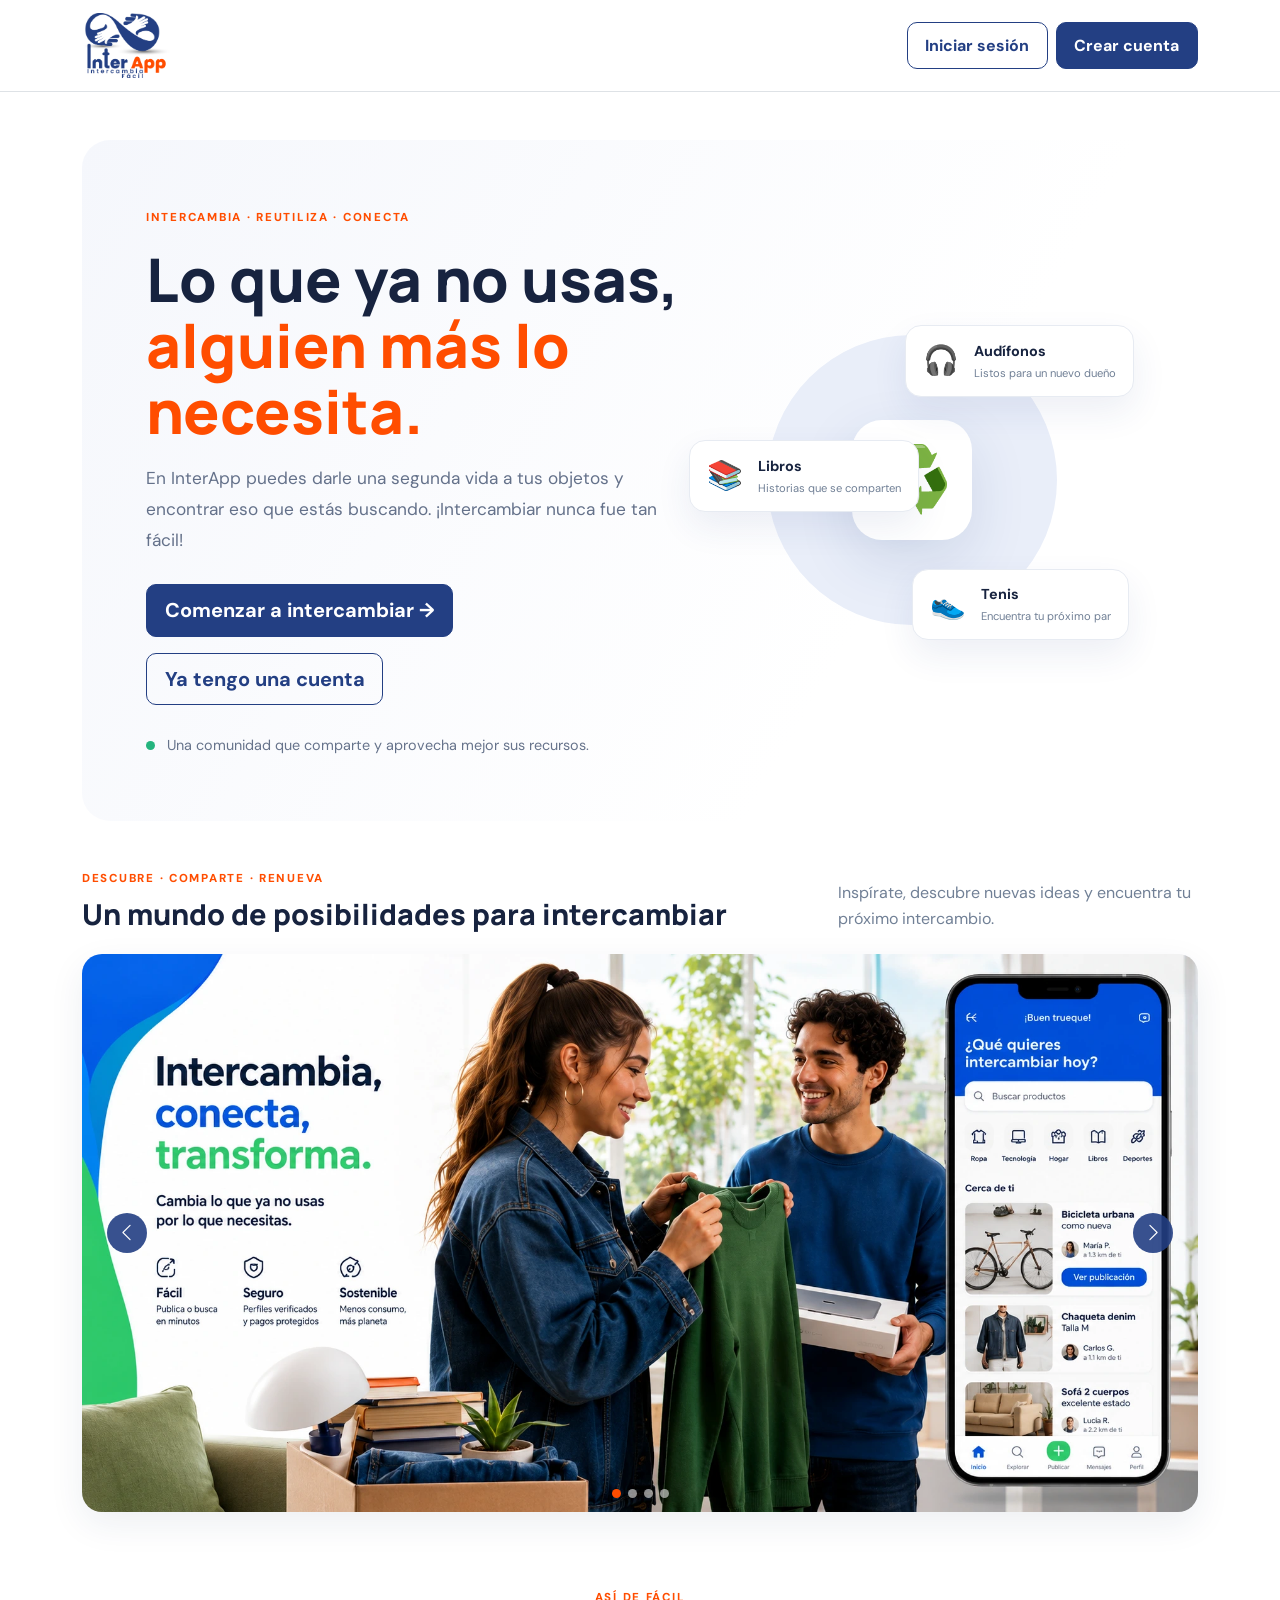
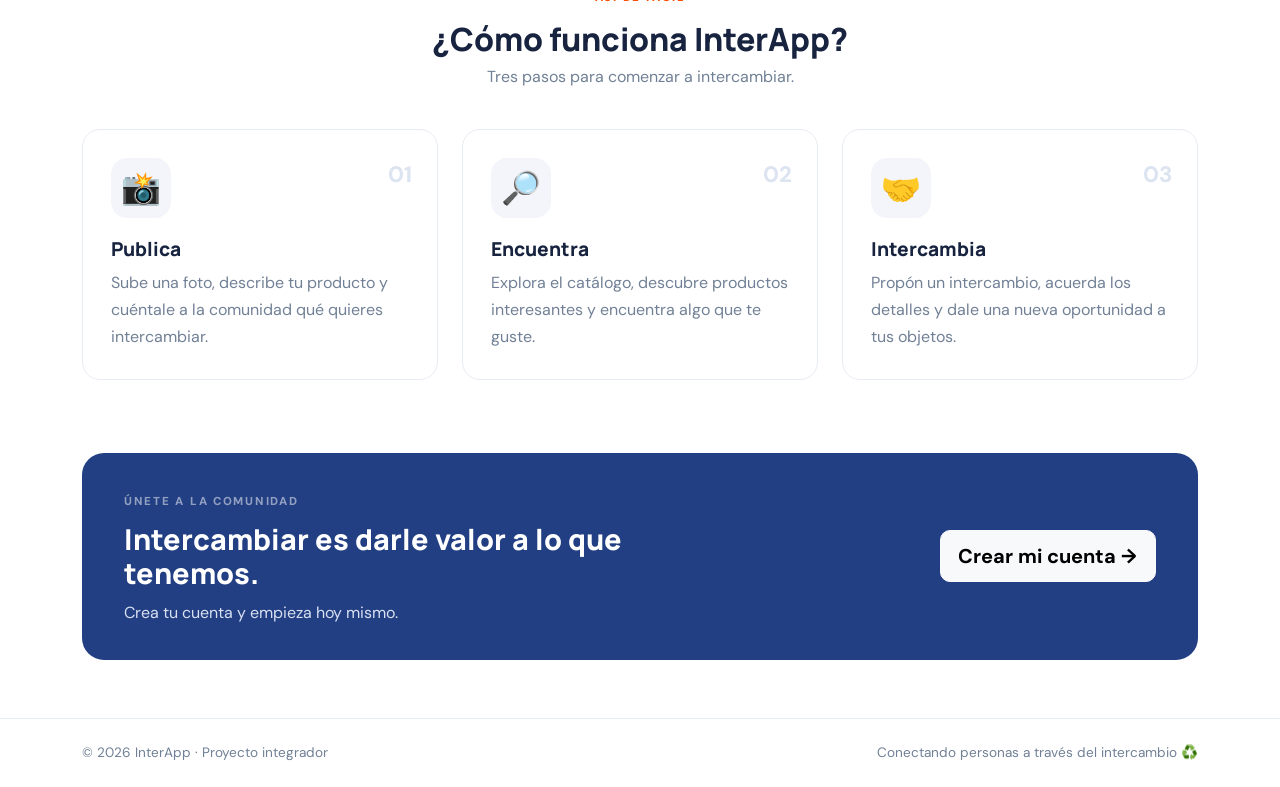
==== commit a85dba0a: "Chore: se actualizo el banner" ====
--- a/index.html
+++ b/index.html
@@ -55,16 +55,16 @@
         </div>
         <div class="carousel-inner">
           <div class="carousel-item active">
-            <img src="assets/banner-01.webp" class="d-block w-100" alt="Intercambia, conecta y transforma">
+            <img src="assets/images/banner-01.webp" class="d-block w-100" alt="Intercambia, conecta y transforma">
           </div>
           <div class="carousel-item">
-            <img src="assets/banner-02.webp" class="d-block w-100" alt="Miles de cosas, nuevas historias">
+            <img src="assets/images/banner-02.webp" class="d-block w-100" alt="Miles de cosas, nuevas historias">
           </div>
           <div class="carousel-item">
-            <img src="assets/banner-03.webp" class="d-block w-100" alt="Juntos hacemos más con menos">
+            <img src="assets/images/banner-03.webp" class="d-block w-100" alt="Juntos hacemos más con menos">
           </div>
           <div class="carousel-item">
-            <img src="assets/banner-04.webp" class="d-block w-100" alt="Jornada de intercambio y reutilización">
+            <img src="assets/images/banner-04.webp" class="d-block w-100" alt="Jornada de intercambio y reutilización">
           </div>
         </div>
         <button class="carousel-control-prev" type="button" data-bs-target="#interappBannerSlider" data-bs-slide="prev" aria-label="Banner anterior">
